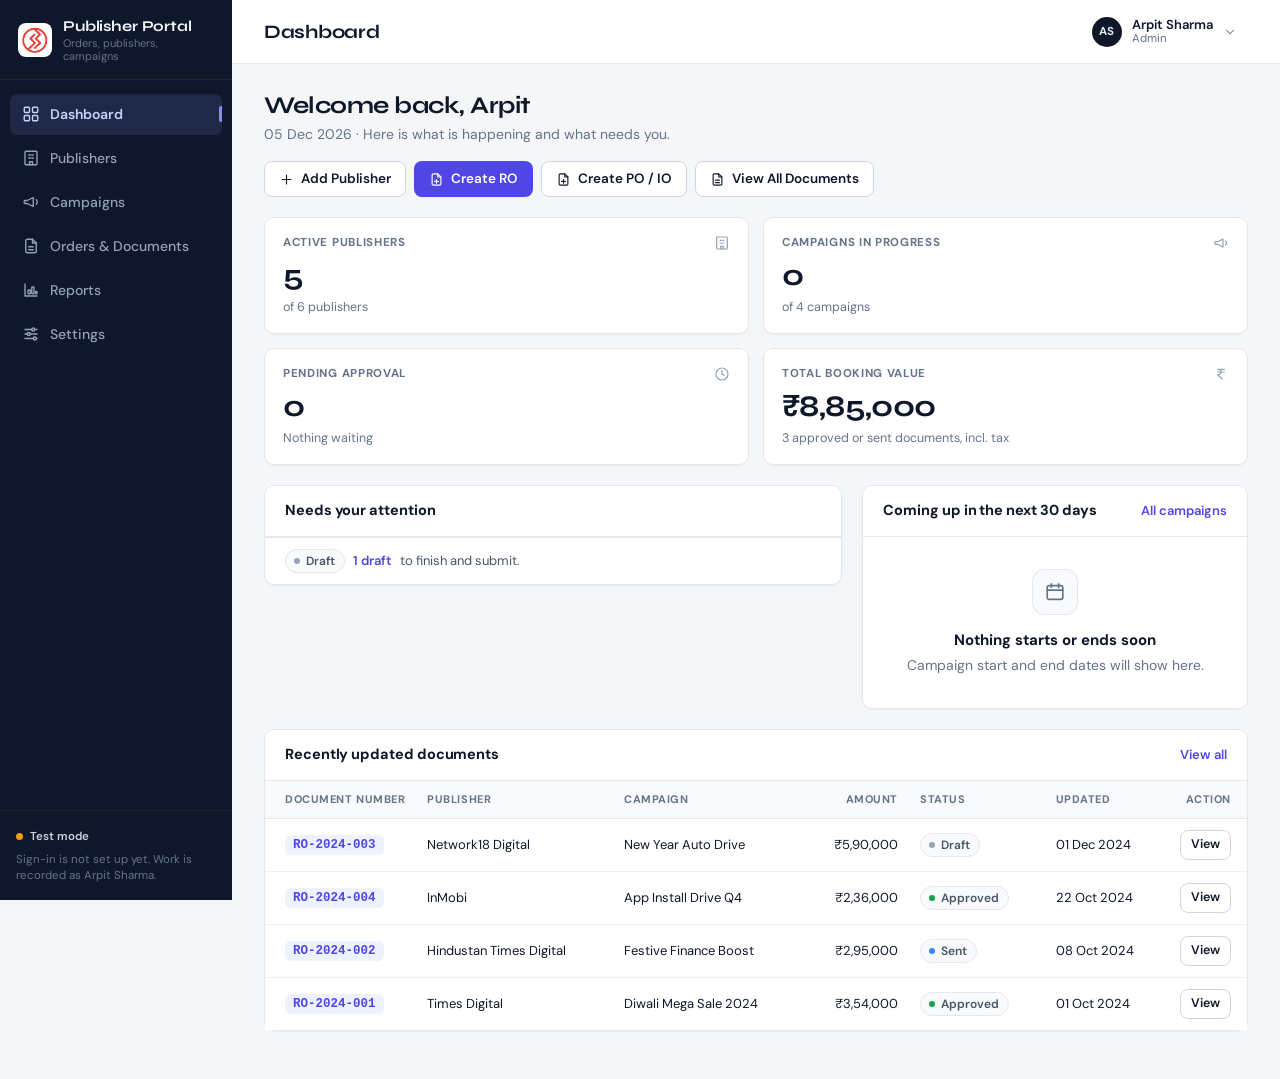
==== index.html @ 41395e2f "Publisher Portal: simplified dashboard, campaigns, RO/PO/IO wizard, approvals, reports, tests" ====
<!DOCTYPE html>
<html lang="en">
<head>
  <meta charset="UTF-8" />
  <meta name="viewport" content="width=device-width, initial-scale=1.0" />
  <title>Publisher Portal</title>
  <link rel="preconnect" href="https://fonts.googleapis.com" />
  <link rel="preconnect" href="https://fonts.gstatic.com" crossorigin />
  <link href="https://fonts.googleapis.com/css2?family=Syne:wght@500;600;700;800&family=DM+Sans:ital,opsz,wght@0,9..40,300;0,9..40,400;0,9..40,500;0,9..40,600;0,9..40,700;1,9..40,400&display=swap" rel="stylesheet" />
  <link rel="stylesheet" href="css/styles.css" />
</head>
<body>
  <div id="boot" class="boot"><div class="spinner"></div><div>Loading portal…</div></div>
  <div id="root"></div>

  <!-- Vendor libraries (local copies, no CDN needed) -->
  <script src="vendor/react.production.min.js"></script>
  <script src="vendor/react-dom.production.min.js"></script>
  <script src="vendor/htm.umd.js"></script>
  <script src="vendor/jspdf.umd.min.js"></script>
  <script src="vendor/jspdf.plugin.autotable.min.js"></script>

  <!-- Foundation: config, constants, utilities. The files in tests/ load this same block, so keep the order. -->
  <script src="js/utils/react.js"></script>
  <script src="js/assets/logos.js"></script>
  <script src="js/config/currentUser.js"></script>
  <script src="js/config/constants.js"></script>
  <script src="js/config/permissions.js"></script>
  <script src="js/utils/formatting.js"></script>
  <script src="js/utils/finance.js"></script>
  <script src="js/utils/validation.js"></script>
  <script src="js/utils/documentNumbering.js"></script>
  <script src="js/utils/workflow.js"></script>
  <script src="js/utils/diff.js"></script>
  <script src="js/utils/search.js"></script>
  <script src="js/utils/summary.js"></script>
  <script src="js/utils/csv.js"></script>
  <script src="js/utils/router.js"></script>
  <script src="js/data/models.js"></script>

  <!-- Services (storage-agnostic API the UI talks to) -->
  <script src="js/services/storageService.js"></script>
  <script src="js/services/auditService.js"></script>
  <script src="js/services/settingsService.js"></script>
  <script src="js/services/fileService.js"></script>
  <script src="js/services/publisherService.js"></script>
  <script src="js/services/campaignService.js"></script>
  <script src="js/services/documentService.js"></script>
  <script src="js/services/pdfService.js"></script>
  <script src="js/services/reportService.js"></script>
  <script src="js/data/seed.js"></script>
  <script src="js/services/migrationService.js"></script>
  <script src="js/services/seedService.js"></script>
  <script src="js/utils/hooks.js"></script>

  <!-- Components -->
  <script src="js/components/Icon.js"></script>
  <script src="js/components/Toast.js"></script>
  <script src="js/components/Modal.js"></script>
  <script src="js/components/StatusBadge.js"></script>
  <script src="js/components/EmptyState.js"></script>
  <script src="js/components/KPICard.js"></script>
  <script src="js/components/SearchBar.js"></script>
  <script src="js/components/Tabs.js"></script>
  <script src="js/components/MenuButton.js"></script>
  <script src="js/components/DataTable.js"></script>
  <script src="js/components/FormFields.js"></script>
  <script src="js/components/FileUploader.js"></script>
  <script src="js/components/ActivityLog.js"></script>
  <script src="js/components/PublisherPicker.js"></script>
  <script src="js/components/PublisherForm.js"></script>
  <script src="js/components/QuickAddPublisher.js"></script>
  <script src="js/components/DocumentPreview.js"></script>
  <script src="js/components/DocumentActions.js"></script>
  <script src="js/components/DocumentForm.js"></script>
  <script src="js/components/Sidebar.js"></script>
  <script src="js/components/Topbar.js"></script>

  <!-- Pages -->
  <script src="js/pages/Dashboard.js"></script>
  <script src="js/pages/Publishers.js"></script>
  <script src="js/pages/OnboardPublisher.js"></script>
  <script src="js/pages/PublisherProfile.js"></script>
  <script src="js/pages/Campaigns.js"></script>
  <script src="js/pages/Documents.js"></script>
  <script src="js/pages/CreateDocument.js"></script>
  <script src="js/pages/DocumentDetail.js"></script>
  <script src="js/pages/Reports.js"></script>
  <script src="js/pages/Activity.js"></script>
  <script src="js/pages/Settings.js"></script>

  <script src="js/app.js"></script>
</body>
</html>
---- css/styles.css ----
/* Publisher & Document Portal — design system.
   Quiet enterprise look: deep navy sidebar, off-white canvas, white cards, slate text, one indigo accent. */

:root {
  --bg: #f5f6f8;
  --surface: #ffffff;
  --surface-2: #f8fafc;
  --border: #e4e7ec;
  --border-strong: #cfd5df;
  --text: #0f172a;
  --text-2: #475569;
  --text-3: #64748b;
  --accent: #4f46e5;
  --accent-hover: #4338ca;
  --accent-soft: #eef2ff;
  --accent-border: #c7d2fe;
  --navy: #0f172a;
  --navy-2: #172033;
  --danger: #b42318;
  --danger-soft: #fef3f2;
  --danger-border: #fecdca;
  --warn: #93370d;
  --warn-soft: #fffaeb;
  --warn-border: #fedf89;
  --good: #067647;
  --good-soft: #ecfdf3;
  --good-border: #abefc6;
  --radius: 8px;
  --radius-lg: 10px;
  --shadow: 0 1px 2px rgba(16, 24, 40, 0.04);
  --shadow-pop: 0 10px 30px rgba(16, 24, 40, 0.14), 0 2px 6px rgba(16, 24, 40, 0.06);
  --sidebar-w: 232px;
  --topbar-h: 64px;
  --font: 'DM Sans', system-ui, -apple-system, 'Segoe UI', sans-serif;
  --font-display: 'Syne', 'DM Sans', system-ui, sans-serif;
  --mono: ui-monospace, 'SF Mono', 'Cascadia Mono', Consolas, monospace;
}

*, *::before, *::after { box-sizing: border-box; }
html { -webkit-text-size-adjust: 100%; }
body { margin: 0; font-family: var(--font); font-size: 14px; line-height: 1.5; color: var(--text); background: var(--bg); -webkit-font-smoothing: antialiased; }
h1, h2, h3, h4, p { margin: 0; }
a { color: inherit; text-decoration: none; }
button, input, select, textarea { font: inherit; color: inherit; }
button { cursor: pointer; }
ul, ol { margin: 0; padding: 0; list-style: none; }
img { max-width: 100%; }
:focus-visible { outline: 2px solid var(--accent); outline-offset: 2px; }
::-webkit-scrollbar { width: 8px; height: 8px; }
::-webkit-scrollbar-thumb { background: #cbd5e1; border-radius: 8px; }
::-webkit-scrollbar-track { background: transparent; }

.mono { font-family: var(--mono); font-size: 0.93em; letter-spacing: -0.01em; }
.muted { color: var(--text-3); }
.small { font-size: 12.5px; }
.nowrap { white-space: nowrap; }
.icon { flex-shrink: 0; }

/* ── Boot / spinner ─────────────────────────────────────── */
.boot { position: fixed; inset: 0; display: flex; flex-direction: column; gap: 14px; align-items: center; justify-content: center; background: var(--bg); color: var(--text-3); font-weight: 500; z-index: 999; }
.spinner { width: 26px; height: 26px; border: 3px solid var(--border); border-top-color: var(--accent); border-radius: 50%; animation: spin 0.8s linear infinite; display: inline-block; }
.spinner-sm { width: 14px; height: 14px; border-width: 2px; }
.spinner-light { border-color: rgba(255,255,255,.35); border-top-color: #fff; }
.center-spinner { display: flex; justify-content: center; padding: 64px 0; }
@keyframes spin { to { transform: rotate(360deg); } }
@keyframes rise { from { opacity: 0; transform: translateY(6px); } to { opacity: 1; transform: none; } }

/* ── App shell ──────────────────────────────────────────── */
.app { min-height: 100vh; }
.main { margin-left: var(--sidebar-w); min-height: 100vh; display: flex; flex-direction: column; min-width: 0; }
.content { flex: 1; padding: 24px 32px 48px; min-width: 0; }
.page { max-width: 1320px; margin: 0 auto; display: flex; flex-direction: column; gap: 20px; animation: rise .22s ease both; }
.page-form { max-width: 1120px; }
.page-narrow { max-width: 960px; }
.page-actions { display: flex; align-items: center; justify-content: space-between; gap: 16px; flex-wrap: wrap; }
.page-sub { color: var(--text-3); max-width: 62ch; }
.btn-row { display: flex; align-items: center; gap: 8px; flex-wrap: wrap; }
.stack { display: flex; flex-direction: column; gap: 20px; min-width: 0; }
.banner-warn { display: flex; gap: 8px; align-items: center; padding: 8px 32px; background: var(--warn-soft); border-bottom: 1px solid var(--warn-border); color: var(--warn); font-size: 13px; }

/* Sidebar */
.sidebar { position: fixed; left: 0; top: 0; bottom: 0; width: var(--sidebar-w); background: var(--navy); color: #94a3b8; display: flex; flex-direction: column; z-index: 60; }
.sidebar-brand { display: flex; align-items: center; gap: 11px; padding: 18px 18px 16px; border-bottom: 1px solid rgba(255,255,255,.06); }
.brand-mark { width: 34px; height: 34px; border-radius: 8px; background: #fff; display: grid; place-items: center; flex-shrink: 0; overflow: hidden; }
.brand-mark img { width: 30px; height: 30px; object-fit: contain; }
.brand-name { font-family: var(--font-display); font-weight: 700; color: #f1f5f9; font-size: 15px; line-height: 1.15; letter-spacing: -0.01em; display: flex; flex-direction: column; }
.brand-name small { font-family: var(--font); font-weight: 400; font-size: 11px; color: #64748b; letter-spacing: 0; margin-top: 2px; }
.sidebar-nav { flex: 1; padding: 12px 10px; overflow-y: auto; display: flex; flex-direction: column; gap: 6px; }
.nav-group { display: flex; flex-direction: column; gap: 2px; }
.nav-heading { font-size: 10.5px; font-weight: 700; letter-spacing: .09em; text-transform: uppercase; color: #475569; padding: 12px 10px 4px; }
.nav-link { position: relative; display: flex; align-items: center; gap: 10px; padding: 8px 10px; border-radius: 7px; font-weight: 500; font-size: 13.5px; color: #94a3b8; transition: background .12s, color .12s; }
.nav-link:hover { background: rgba(255,255,255,.05); color: #e2e8f0; }
.nav-link.is-active { background: rgba(129,140,248,.14); color: #c7d2fe; }
.nav-link.is-active::after { content: ''; position: absolute; right: 0; top: 50%; transform: translateY(-50%); width: 3px; height: 16px; background: #818cf8; border-radius: 2px 0 0 2px; }
.sidebar-foot { padding: 14px 16px 16px; border-top: 1px solid rgba(255,255,255,.06); }
.dev-pill { display: inline-flex; align-items: center; gap: 7px; font-size: 11.5px; font-weight: 600; color: #cbd5e1; }
.dev-dot { width: 7px; height: 7px; border-radius: 50%; background: #f59e0b; }
.sidebar-foot-note { margin-top: 6px; font-size: 11.5px; line-height: 1.4; color: #64748b; }
.sidebar-scrim { position: fixed; inset: 0; background: rgba(15,23,42,.5); z-index: 55; }

/* Top bar */
.topbar { position: sticky; top: 0; z-index: 40; height: var(--topbar-h); display: flex; align-items: center; gap: 14px; padding: 0 32px; background: rgba(255,255,255,.92); backdrop-filter: saturate(1.4) blur(8px); border-bottom: 1px solid var(--border); }
.topbar .topbar-menu { display: none; }
.topbar-title { flex: 1; min-width: 0; display: flex; flex-direction: column; justify-content: center; }
.breadcrumb { display: flex; align-items: center; gap: 4px; font-size: 12px; color: var(--text-3); white-space: nowrap; overflow: hidden; }
.breadcrumb a:hover { color: var(--accent); }
.breadcrumb span { overflow: hidden; text-overflow: ellipsis; }
.page-title { font-family: var(--font-display); font-weight: 700; font-size: 19px; letter-spacing: -0.015em; line-height: 1.25; white-space: nowrap; overflow: hidden; text-overflow: ellipsis; }
.usermenu { position: relative; }
.user-chip { display: flex; align-items: center; gap: 10px; padding: 5px 10px 5px 5px; background: transparent; border: 1px solid transparent; border-radius: 999px; color: var(--text-3); }
.user-chip:hover, .user-chip[aria-expanded="true"] { background: var(--surface-2); border-color: var(--border); }
.avatar { width: 30px; height: 30px; border-radius: 50%; background: var(--navy); color: #e2e8f0; display: grid; place-items: center; font-size: 11.5px; font-weight: 700; letter-spacing: .02em; flex-shrink: 0; }
.avatar-lg { width: 40px; height: 40px; font-size: 14px; }
.user-text { display: flex; flex-direction: column; align-items: flex-start; line-height: 1.2; text-align: left; }
.user-text strong { font-size: 13px; color: var(--text); font-weight: 600; }
.user-text small { font-size: 11.5px; color: var(--text-3); }
.popover { position: absolute; right: 0; top: calc(100% + 8px); width: 300px; background: var(--surface); border: 1px solid var(--border); border-radius: var(--radius-lg); box-shadow: var(--shadow-pop); padding: 14px; z-index: 70; animation: rise .15s ease both; }
.popover-user { display: flex; gap: 12px; align-items: center; margin-bottom: 12px; }
.popover-email { font-size: 12.5px; color: var(--text-3); }
.popover-note { display: flex; gap: 8px; font-size: 12.5px; color: var(--text-2); background: var(--surface-2); border: 1px solid var(--border); border-radius: var(--radius); padding: 9px 10px; margin-bottom: 10px; }
.popover-note .icon { margin-top: 2px; color: var(--text-3); }
.popover-link { display: flex; align-items: center; gap: 8px; padding: 8px 6px; border-radius: 6px; font-weight: 500; color: var(--text-2); }
.popover-link:hover { background: var(--surface-2); color: var(--accent); }

/* ── Buttons ────────────────────────────────────────────── */
.btn { display: inline-flex; align-items: center; justify-content: center; gap: 7px; height: 36px; padding: 0 14px; border-radius: var(--radius); border: 1px solid transparent; font-weight: 600; font-size: 13.5px; white-space: nowrap; transition: background .12s, border-color .12s, color .12s, box-shadow .12s; }
.btn:disabled, .btn[disabled] { opacity: .5; cursor: not-allowed; }
.btn-primary { background: var(--accent); color: #fff; box-shadow: var(--shadow); }
.btn-primary:hover:not(:disabled) { background: var(--accent-hover); }
.btn-secondary { background: var(--surface); color: var(--text); border-color: var(--border-strong); }
.btn-secondary:hover:not(:disabled) { background: var(--surface-2); border-color: #b6bfcc; }
.btn-ghost { background: transparent; color: var(--text-2); }
.btn-ghost:hover:not(:disabled) { background: rgba(15,23,42,.05); }
.btn-danger { background: var(--danger); color: #fff; }
.btn-danger:hover:not(:disabled) { background: #912018; }
.btn-danger-ghost { background: var(--surface); color: var(--danger); border-color: var(--border-strong); }
.btn-danger-ghost:hover:not(:disabled) { background: var(--danger-soft); border-color: var(--danger-border); }
.btn-sm { height: 30px; padding: 0 10px; font-size: 12.5px; gap: 6px; }
.icon-btn { display: inline-grid; place-items: center; width: 30px; height: 30px; border-radius: 7px; border: 1px solid transparent; background: transparent; color: var(--text-3); transition: background .12s, color .12s; }
.icon-btn:hover:not(:disabled):not(.is-disabled) { background: var(--accent-soft); color: var(--accent); }
.icon-btn-danger:hover:not(:disabled) { background: var(--danger-soft) !important; color: var(--danger) !important; }
.icon-btn.is-disabled, .icon-btn:disabled { opacity: .35; cursor: not-allowed; }
.link-btn { display: inline-flex; align-items: center; gap: 5px; background: none; border: 0; padding: 0; color: var(--accent); font-weight: 600; font-size: 12.5px; }
.link-btn:hover { color: var(--accent-hover); text-decoration: underline; }
.link-btn.is-on { color: var(--text); }
.text-link { color: var(--accent); font-weight: 600; font-size: 13px; }
.text-link:hover { color: var(--accent-hover); text-decoration: underline; }

/* ── Cards ──────────────────────────────────────────────── */
.card { background: var(--surface); border: 1px solid var(--border); border-radius: var(--radius-lg); box-shadow: var(--shadow); min-width: 0; }
.card-header { display: flex; align-items: center; justify-content: space-between; gap: 12px; padding: 14px 20px; border-bottom: 1px solid var(--border); }
.card-title { font-size: 14.5px; font-weight: 700; letter-spacing: -0.005em; }
.card-desc { color: var(--text-3); font-size: 13px; margin-top: 2px; }
.card-header-right { display: flex; align-items: center; gap: 10px; }
.card-body { padding: 20px; }
.card-body.no-pad { padding: 0; }
.bleed { margin: -20px; }
.form-section .card-header { padding: 16px 20px; }

/* ── Forms ──────────────────────────────────────────────── */
.form-note { color: var(--text-3); font-size: 13px; }
.req { color: var(--danger); font-weight: 700; }
.field { display: flex; flex-direction: column; gap: 6px; min-width: 0; }
.label { font-size: 12px; font-weight: 600; color: var(--text-2); letter-spacing: .01em; }
.input { width: 100%; height: 38px; padding: 0 12px; background: var(--surface); border: 1px solid var(--border-strong); border-radius: var(--radius); font-size: 14px; color: var(--text); transition: border-color .12s, box-shadow .12s; }
.input::placeholder { color: #94a3b8; }
.input:hover:not(:disabled):not(:focus) { border-color: #b6bfcc; }
.input:focus { outline: none; border-color: var(--accent); box-shadow: 0 0 0 3px rgba(79,70,229,.14); }
.input:disabled { background: var(--surface-2); color: var(--text-3); cursor: not-allowed; }
.input.is-readonly { background: var(--surface-2); color: var(--text); font-weight: 600; }
.input.has-error, .input-group.has-error { border-color: #f04438; }
.input.has-error:focus { box-shadow: 0 0 0 3px rgba(240,68,56,.15); }
.select { appearance: none; padding-right: 32px; background-image: url("data:image/svg+xml,%3Csvg xmlns='http://www.w3.org/2000/svg' width='16' height='16' viewBox='0 0 24 24' fill='none' stroke='%2364748b' stroke-width='2' stroke-linecap='round' stroke-linejoin='round'%3E%3Cpath d='M6 9l6 6 6-6'/%3E%3C/svg%3E"); background-repeat: no-repeat; background-position: right 10px center; }
.textarea { height: auto; padding: 9px 12px; resize: vertical; line-height: 1.45; min-height: 74px; }
.input-group { display: flex; align-items: stretch; border: 1px solid var(--border-strong); border-radius: var(--radius); background: var(--surface); transition: border-color .12s, box-shadow .12s; overflow: hidden; }
.input-group:focus-within { border-color: var(--accent); box-shadow: 0 0 0 3px rgba(79,70,229,.14); }
.input-group .input { border: 0; box-shadow: none; border-radius: 0; flex: 1; min-width: 0; }
.affix { display: grid; place-items: center; padding: 0 11px; background: var(--surface-2); color: var(--text-3); font-weight: 600; border-right: 1px solid var(--border); }
.input-group .input + .affix { border-right: 0; border-left: 1px solid var(--border); }
.field-error { display: flex; gap: 5px; align-items: flex-start; font-size: 12.5px; color: var(--danger); line-height: 1.35; }
.field-error .icon { margin-top: 2px; }
.hint { font-size: 12.5px; color: var(--text-3); line-height: 1.4; }
.hint-block { margin: 8px 0; }
.form-grid { display: grid; grid-template-columns: repeat(12, minmax(0, 1fr)); gap: 16px 18px; }
.form-grid > .col-3 { grid-column: span 3; } .form-grid > .col-4 { grid-column: span 4; } .form-grid > .col-6 { grid-column: span 6; } .form-grid > .col-12 { grid-column: span 12; }
.page-form { gap: 18px; }
.segmented { display: inline-flex; padding: 3px; background: var(--surface-2); border: 1px solid var(--border); border-radius: var(--radius); gap: 2px; flex-wrap: wrap; align-self: flex-start; }
.seg { height: 30px; padding: 0 14px; border: 0; background: transparent; border-radius: 6px; font-weight: 600; font-size: 13px; color: var(--text-2); }
.seg:hover { color: var(--text); }
.seg.is-active { background: var(--surface); color: var(--accent); box-shadow: 0 1px 2px rgba(16,24,40,.1), 0 0 0 1px var(--border); }
.check { display: inline-flex; align-items: center; gap: 7px; font-size: 13px; color: var(--text-2); cursor: pointer; user-select: none; }
.check input { width: 15px; height: 15px; accent-color: var(--accent); }
.form-footer { position: sticky; bottom: 0; z-index: 30; display: flex; align-items: center; justify-content: space-between; gap: 12px; flex-wrap: wrap; padding: 12px 16px; margin-top: 4px; background: rgba(255,255,255,.95); backdrop-filter: blur(8px); border: 1px solid var(--border); border-radius: var(--radius-lg); box-shadow: 0 -4px 16px rgba(16,24,40,.06); }
.form-footer-note { color: var(--text-3); font-size: 13px; }
.form-footer-actions { display: flex; gap: 8px; margin-left: auto; }
.numbering-preview { height: 38px; display: flex; align-items: center; padding: 0 12px; background: var(--surface-2); border: 1px dashed var(--border-strong); border-radius: var(--radius); font-weight: 600; }

/* ── Tables ─────────────────────────────────────────────── */
.toolbar { display: flex; flex-direction: column; gap: 12px; padding: 16px 20px; border-bottom: 1px solid var(--border); }
.searchbar { position: relative; display: flex; align-items: center; background: var(--surface); border: 1px solid var(--border-strong); border-radius: var(--radius); height: 42px; transition: border-color .12s, box-shadow .12s; }
.searchbar:focus-within { border-color: var(--accent); box-shadow: 0 0 0 3px rgba(79,70,229,.14); }
.searchbar.has-error { border-color: #f04438; }
.searchbar input { flex: 1; min-width: 0; height: 100%; border: 0; background: transparent; padding: 0 38px 0 40px; font-size: 14.5px; outline: none; }
.searchbar input::-webkit-search-cancel-button { display: none; }
.searchbar-icon { position: absolute; left: 13px; color: var(--text-3); display: flex; pointer-events: none; }
.searchbar-clear { position: absolute; right: 8px; width: 26px; height: 26px; display: grid; place-items: center; border: 0; border-radius: 6px; background: transparent; color: var(--text-3); }
.searchbar-clear:hover { background: var(--surface-2); color: var(--text); }
.toolbar-filters { display: grid; grid-template-columns: repeat(4, minmax(0, 1fr)); gap: 12px; }
.toolbar-filters.wrap { grid-template-columns: repeat(4, minmax(0, 1fr)); }
.toolbar-filters .input { height: 34px; font-size: 13px; }
.toolbar-filters .label { font-size: 11px; text-transform: uppercase; letter-spacing: .05em; color: var(--text-3); }
.table-meta { display: flex; align-items: center; justify-content: space-between; gap: 12px; flex-wrap: wrap; padding: 10px 20px; font-size: 12.5px; color: var(--text-3); border-bottom: 1px solid var(--border); background: var(--surface-2); }
.table-wrap { overflow-x: auto; }
.table { width: 100%; border-collapse: separate; border-spacing: 0; }
.table th { position: sticky; top: 0; text-align: left; font-size: 11px; font-weight: 700; text-transform: uppercase; letter-spacing: .05em; color: var(--text-3); padding: 10px 11px; background: var(--surface-2); border-bottom: 1px solid var(--border); white-space: nowrap; }
.table td { padding: 11px; border-bottom: 1px solid #eef0f4; vertical-align: middle; font-size: 13px; }
.table th:first-child, .table td:first-child { padding-left: 20px; }
.table th:last-child, .table td:last-child { padding-right: 16px; }
.table tbody tr { background: var(--surface); transition: background .1s; }
.table tbody tr:last-child td { border-bottom: 0; }
.table tbody tr.clickable { cursor: pointer; }
.table tbody tr:hover { background: #fafbfd; }
.table tr.is-muted td { color: var(--text-3); }
.ta-right { text-align: right !important; } .ta-center { text-align: center !important; }
.table .sticky-l { position: sticky; left: 0; z-index: 2; background: inherit; }
.table .sticky-r { position: sticky; right: 0; z-index: 2; background: inherit; box-shadow: -1px 0 0 var(--border); }
.table th.sticky-l, .table th.sticky-r { background: var(--surface-2); z-index: 3; }
.col-p2 { display: none; }
@media (min-width: 1500px) { .col-p2 { display: table-cell; } .hide-xl { display: none !important; } }
.table.show-all .col-p2 { display: table-cell; }
.row-actions { display: inline-flex; gap: 2px; align-items: center; }
.row-title { font-weight: 600; color: var(--text); }
.row-title:hover, .doc-num:hover { color: var(--accent); }
.doc-num { font-family: var(--mono); font-size: 12.5px; font-weight: 700; color: var(--accent); background: var(--accent-soft); padding: 3px 8px; border-radius: 6px; white-space: nowrap; }
.clamp { display: inline-block; max-width: 170px; overflow: hidden; text-overflow: ellipsis; white-space: nowrap; vertical-align: bottom; }
.cell-sub { font-size: 12px; color: var(--text-3); }
.msme-yes { display: inline-flex; align-items: center; gap: 4px; color: var(--good); font-weight: 600; font-size: 12.5px; }
.load-more { display: flex; justify-content: center; padding: 16px; border-top: 1px solid var(--border); }
.user-cell { display: inline-flex; align-items: center; gap: 8px; white-space: nowrap; }

/* ── Badges & tags ──────────────────────────────────────── */
.badge { display: inline-flex; align-items: center; gap: 6px; padding: 2px 9px 2px 8px; border-radius: 999px; font-size: 12px; font-weight: 600; background: var(--surface-2); color: var(--text-2); border: 1px solid var(--border); white-space: nowrap; }
.badge-dot { width: 6px; height: 6px; border-radius: 50%; background: #94a3b8; }
.tone-green .badge-dot { background: #16a34a; } .tone-amber .badge-dot { background: #d97706; } .tone-indigo .badge-dot { background: #6366f1; }
.tone-blue .badge-dot { background: #3b82f6; } .tone-red .badge-dot { background: #dc2626; } .tone-gray .badge-dot { background: #94a3b8; }
.tag { display: inline-flex; align-items: center; gap: 5px; padding: 1px 8px; border-radius: 6px; font-size: 11.5px; font-weight: 600; background: #f1f5f9; color: var(--text-2); border: 1px solid transparent; white-space: nowrap; }
.tag-accent { background: var(--accent-soft); color: var(--accent); }
.tag-warn { background: var(--warn-soft); color: var(--warn); border-color: var(--warn-border); }
.tag-good { background: var(--good-soft); color: var(--good); }
.tag-action { font-weight: 600; }
.tag-publisher { background: var(--accent-soft); color: #3730a3; } .tag-document { background: #f1f5f9; color: var(--text-2); }

/* ── KPI + dashboard ────────────────────────────────────── */
.kpi-grid { display: grid; grid-template-columns: repeat(4, minmax(0, 1fr)); gap: 14px; }
.kpi { display: block; background: var(--surface); border: 1px solid var(--border); border-radius: var(--radius-lg); padding: 16px 18px; box-shadow: var(--shadow); }
.kpi-link { transition: border-color .12s, box-shadow .12s; }
.kpi-link:hover { border-color: var(--accent-border); box-shadow: 0 2px 8px rgba(79,70,229,.08); }
.kpi-top { display: flex; align-items: center; justify-content: space-between; gap: 8px; }
.kpi-label { font-size: 11.5px; font-weight: 700; text-transform: uppercase; letter-spacing: .06em; color: var(--text-3); }
.kpi-icon { color: #94a3b8; display: flex; }
.kpi-value { font-family: var(--font-display); font-size: 30px; font-weight: 700; letter-spacing: -0.02em; margin-top: 8px; line-height: 1.1; }
.kpi-sub { font-size: 12.5px; color: var(--text-3); margin-top: 6px; }
.dash-grid { display: grid; grid-template-columns: minmax(0, 1.5fr) minmax(0, 1fr); gap: 20px; align-items: start; }
.mini-list li + li { border-top: 1px solid var(--border); }
.mini-item { display: flex; flex-direction: column; gap: 2px; padding: 12px 20px; }
.mini-item:hover { background: var(--surface-2); }
.mini-main { display: flex; align-items: center; gap: 8px; flex-wrap: wrap; }
.mini-sub { font-size: 12.5px; color: var(--text-3); }

/* Activity feed */
.feed { display: flex; flex-direction: column; }
.feed-item { display: flex; gap: 12px; padding: 11px 0; }
.feed-item + .feed-item { border-top: 1px solid #eef0f4; }
.feed-item:first-child { padding-top: 0; } .feed-item:last-child { padding-bottom: 0; }
.feed-avatar { width: 28px; height: 28px; border-radius: 50%; background: #e2e8f0; color: var(--text-2); display: grid; place-items: center; font-size: 10.5px; font-weight: 700; flex-shrink: 0; }
.feed-avatar.sm { width: 24px; height: 24px; font-size: 9.5px; }
.feed-body { min-width: 0; }
.feed-line { font-size: 13.5px; }
.feed-link { color: var(--accent); font-weight: 600; }
.feed-link:hover { text-decoration: underline; }
.feed-detail { font-size: 12.5px; color: var(--text-3); margin-top: 1px; }
.feed-time { font-size: 12px; color: #8492a6; margin-top: 2px; }
.changes { margin-top: 3px; }
.change-list { margin-top: 6px; display: flex; flex-direction: column; gap: 4px; }
.change-list li { display: flex; align-items: center; gap: 6px; flex-wrap: wrap; font-size: 12.5px; color: var(--text-3); }
.change-label { font-weight: 600; color: var(--text-2); }
.change-from { text-decoration: line-through; text-decoration-color: #cbd5e1; }
.change-to { color: var(--text); font-weight: 500; }

/* ── Empty state ────────────────────────────────────────── */
.empty { display: flex; flex-direction: column; align-items: center; text-align: center; padding: 56px 24px; }
.empty-compact { padding: 32px 20px; }
.empty-icon { width: 46px; height: 46px; display: grid; place-items: center; border-radius: 12px; background: var(--surface-2); border: 1px solid var(--border); color: var(--text-3); margin-bottom: 14px; }
.empty-title { font-weight: 700; font-size: 15px; }
.empty-desc { color: var(--text-3); margin-top: 4px; max-width: 46ch; }
.empty-action { margin-top: 16px; }

/* ── Modal ──────────────────────────────────────────────── */
.modal-overlay { position: fixed; inset: 0; z-index: 100; display: flex; align-items: flex-start; justify-content: center; padding: 8vh 16px 16px; background: rgba(15,23,42,.5); overflow-y: auto; animation: fade .15s ease both; }
@keyframes fade { from { opacity: 0; } to { opacity: 1; } }
.modal { width: 100%; background: var(--surface); border-radius: 12px; box-shadow: var(--shadow-pop); animation: rise .18s ease both; outline: none; }
.modal-header { display: flex; align-items: flex-start; justify-content: space-between; gap: 12px; padding: 18px 20px 4px; }
.modal-title { font-size: 16px; font-weight: 700; letter-spacing: -0.01em; }
.modal-sub { color: var(--text-3); font-size: 13px; margin-top: 3px; }
.modal-body { padding: 14px 20px 6px; }
.modal-text { color: var(--text-2); line-height: 1.55; }
.modal-footer { display: flex; justify-content: flex-end; gap: 8px; padding: 14px 20px 18px; }
.dupe-list { display: flex; flex-direction: column; gap: 10px; }
.dupe-item { display: flex; justify-content: space-between; align-items: center; gap: 12px; padding: 12px 14px; border: 1px solid var(--border); border-radius: var(--radius); background: var(--surface-2); }
.dupe-name { font-weight: 700; display: flex; gap: 8px; align-items: center; flex-wrap: wrap; }
.dupe-sub { font-size: 12.5px; color: var(--text-3); }
.dupe-reasons { display: flex; gap: 6px; flex-wrap: wrap; margin-top: 6px; }

/* ── Toast ──────────────────────────────────────────────── */
.toast-host { position: fixed; right: 24px; bottom: 24px; z-index: 200; display: flex; flex-direction: column; gap: 8px; align-items: flex-end; pointer-events: none; }
.toast { pointer-events: auto; display: flex; align-items: center; gap: 10px; max-width: 420px; padding: 11px 14px; background: #1e293b; color: #f8fafc; border-radius: 10px; font-size: 13.5px; font-weight: 500; box-shadow: 0 8px 24px rgba(0,0,0,.25); animation: rise .2s ease both; }
.toast-success .icon { color: #4ade80; } .toast-error { background: #7a271a; } .toast-error .icon { color: #fda29b; }
.toast-info .icon { color: #a5b4fc; }
.toast .spinner { border-color: rgba(255,255,255,.25); border-top-color: #fff; }
.toast-x { display: grid; place-items: center; width: 22px; height: 22px; margin-left: 4px; border: 0; background: transparent; color: rgba(255,255,255,.6); border-radius: 5px; }
.toast-x:hover { background: rgba(255,255,255,.12); color: #fff; }

/* ── Notices ────────────────────────────────────────────── */
.notice { display: flex; gap: 10px; align-items: flex-start; padding: 11px 14px; border-radius: var(--radius); border: 1px solid var(--border); font-size: 13.5px; line-height: 1.45; }
.notice .icon { margin-top: 2px; }
.notice-info { background: var(--accent-soft); border-color: var(--accent-border); color: #312e81; }
.notice-warn { background: var(--warn-soft); border-color: var(--warn-border); color: var(--warn); }
.notice-list { margin-top: 6px; display: flex; flex-direction: column; gap: 3px; }
.notice-list .link-btn { color: inherit; text-decoration: underline; }

/* ── Compliance uploader ────────────────────────────────── */
.compliance { display: flex; flex-direction: column; gap: 16px; }
.msme-card { display: flex; flex-direction: column; align-items: center; gap: 8px; text-align: center; padding: 26px 20px; border-radius: var(--radius-lg); border: 1.5px dashed var(--border-strong); background: var(--surface-2); transition: border-color .12s, background .12s; }
.msme-card.is-dragging { border-color: var(--accent); background: var(--accent-soft); }
.msme-card.is-needed { border-color: #f5b754; background: #fffcf5; }
.msme-title { font-size: 11.5px; font-weight: 800; letter-spacing: .1em; color: var(--text-2); }
.dz-text { font-size: 15px; font-weight: 600; }
.dz-or { color: var(--text-3); font-size: 12.5px; }
.dz-types { font-size: 12px; color: var(--text-3); margin-top: 2px; }
.dz-note { display: flex; gap: 6px; align-items: center; font-size: 12.5px; color: var(--warn); margin-top: 4px; }
.dz-busy { display: flex; align-items: center; gap: 10px; color: var(--text-2); padding: 12px 0; }
.msme-card.is-done { border-style: solid; border-color: var(--good-border); background: var(--good-soft); align-items: flex-start; text-align: left; }
.msme-done { display: flex; align-items: center; gap: 9px; color: var(--good); font-size: 15px; }
.done-mark { width: 22px; height: 22px; border-radius: 50%; background: var(--good); color: #fff; display: grid; place-items: center; }
.slot-grid { display: grid; grid-template-columns: repeat(2, minmax(0, 1fr)); gap: 14px; }
.slot { display: flex; flex-direction: column; gap: 10px; padding: 14px 16px; border: 1px solid var(--border); border-radius: var(--radius-lg); background: var(--surface); }
.slot.is-dragging { border-color: var(--accent); background: var(--accent-soft); }
.slot-head { display: flex; align-items: center; justify-content: space-between; gap: 10px; }
.slot-title { font-weight: 600; font-size: 13.5px; }
.slot-empty { display: flex; align-items: center; gap: 10px; color: var(--text-3); font-size: 12.5px; min-height: 30px; }
.file-meta { min-width: 0; }
.file-name { display: flex; align-items: center; gap: 7px; font-weight: 600; font-size: 13.5px; min-width: 0; }
.file-name span:nth-of-type(1) { overflow: hidden; text-overflow: ellipsis; white-space: nowrap; }
.file-size { color: var(--text-3); font-weight: 400; font-size: 12px; white-space: nowrap; }
.file-by { font-size: 12.5px; color: var(--text-3); margin-top: 1px; }
.file-actions { display: flex; gap: 6px; flex-wrap: wrap; margin-top: 4px; }
.msme-card .file-actions { margin-top: 8px; }
.other-list { display: flex; flex-direction: column; }
.other-list li { display: flex; align-items: center; justify-content: space-between; gap: 12px; padding: 8px 0; }
.other-list li + li { border-top: 1px solid var(--border); }
.other-list .file-actions { margin: 0; margin-left: auto; }
.preview-box { min-height: 320px; display: grid; place-items: center; background: var(--surface-2); border: 1px solid var(--border); border-radius: var(--radius); padding: 12px; }
.preview-frame { width: 100%; height: 66vh; border: 1px solid var(--border); border-radius: var(--radius); background: #fff; }
.preview-img { max-height: 66vh; border-radius: 4px; }

/* ── Publisher picker ───────────────────────────────────── */
.picker { position: relative; }
.picker-list { position: absolute; left: 0; right: 0; top: calc(100% + 6px); z-index: 45; max-height: 340px; overflow-y: auto; background: var(--surface); border: 1px solid var(--border); border-radius: var(--radius-lg); box-shadow: var(--shadow-pop); padding: 6px; }
.picker-item { padding: 9px 11px; border-radius: 7px; cursor: pointer; }
.picker-item.is-hi { background: var(--accent-soft); }
.picker-main { display: flex; align-items: center; gap: 8px; }
.picker-name { font-weight: 600; }
.picker-sub { font-size: 12.5px; color: var(--text-3); }
.picker-empty { padding: 14px; color: var(--text-3); text-align: center; }

/* ── Document flow ──────────────────────────────────────── */
.doc-flow { display: flex; flex-direction: column; gap: 18px; }
.stepper { display: flex; gap: 6px; padding: 6px; background: var(--surface); border: 1px solid var(--border); border-radius: var(--radius-lg); box-shadow: var(--shadow); overflow-x: auto; }
.step { flex: 1; min-width: 0; }
.step button { width: 100%; display: flex; align-items: center; justify-content: center; gap: 9px; height: 40px; padding: 0 12px; border: 0; border-radius: 7px; background: transparent; color: var(--text-3); font-weight: 600; white-space: nowrap; }
.step button:hover { background: var(--surface-2); }
.step-num { width: 22px; height: 22px; border-radius: 50%; display: grid; place-items: center; font-size: 11.5px; font-weight: 700; background: #eef0f4; color: var(--text-3); }
.step.is-current button { background: var(--accent-soft); color: var(--accent); }
.step.is-current .step-num { background: var(--accent); color: #fff; }
.step.is-done .step-num { background: var(--good); color: #fff; }
.step.is-done button { color: var(--text-2); }
.doc-layout { display: grid; grid-template-columns: minmax(0, 1fr) 300px; gap: 20px; align-items: start; }
.doc-main { min-width: 0; }
.doc-layout.is-single { grid-template-columns: minmax(0, 1fr); }
.doc-summary { position: sticky; top: calc(var(--topbar-h) + 16px); padding: 16px 18px; display: flex; flex-direction: column; gap: 9px; }
.sum-title { font-size: 11.5px; font-weight: 700; text-transform: uppercase; letter-spacing: .06em; color: var(--text-3); }
.sum-number { font-size: 15px; font-weight: 700; color: var(--accent); }
.sum-row { display: flex; justify-content: space-between; gap: 12px; font-size: 13px; color: var(--text-3); }
.sum-row strong { color: var(--text); font-weight: 600; text-align: right; overflow-wrap: anywhere; }
.sum-divider { height: 1px; background: var(--border); margin: 3px 0; }
.sum-total { display: flex; justify-content: space-between; align-items: baseline; padding-top: 10px; border-top: 1px solid var(--border); }
.sum-total strong { font-family: var(--font-display); font-size: 21px; letter-spacing: -.01em; }
.autofill { display: flex; flex-direction: column; gap: 16px; }
.autofill-head { display: flex; justify-content: space-between; gap: 14px; flex-wrap: wrap; align-items: flex-start; }
.autofill-name { font-weight: 700; font-size: 16px; display: flex; gap: 8px; align-items: center; flex-wrap: wrap; }
.autofill-sub { display: flex; align-items: center; gap: 6px; font-size: 12.5px; color: var(--good); margin-top: 3px; }
.autofill-actions { display: flex; gap: 8px; }
.kv-grid { display: grid; grid-template-columns: repeat(3, minmax(0, 1fr)); gap: 16px 20px; margin: 0; }
.kv-grid.kv-single { grid-template-columns: 1fr; gap: 12px; }
.kv { min-width: 0; }
.kv-wide { grid-column: 1 / -1; }
.kv dt { font-size: 11.5px; font-weight: 700; text-transform: uppercase; letter-spacing: .05em; color: var(--text-3); margin-bottom: 2px; }
.kv dd { margin: 0; font-size: 14px; overflow-wrap: anywhere; }
.kv dd.is-empty { color: #b0b9c6; }
.calc-box { margin-top: 18px; padding: 14px 16px; background: var(--surface-2); border: 1px solid var(--border); border-radius: var(--radius); display: flex; flex-direction: column; gap: 6px; max-width: 420px; margin-left: auto; }
.calc-row { display: flex; justify-content: space-between; gap: 16px; color: var(--text-2); }
.calc-row strong { color: var(--text); font-weight: 600; }
.calc-total { padding-top: 8px; border-top: 1px solid var(--border-strong); font-weight: 700; color: var(--text); font-size: 15px; }
.calc-total strong { font-family: var(--font-display); font-size: 19px; color: var(--accent); }
.type-grid { display: grid; grid-template-columns: repeat(3, minmax(0, 1fr)); gap: 16px; margin-bottom: 16px; }
.type-card { display: flex; flex-direction: column; gap: 8px; text-align: left; padding: 22px; background: var(--surface); border: 1px solid var(--border); border-radius: var(--radius-lg); box-shadow: var(--shadow); transition: border-color .12s, box-shadow .12s, transform .12s; }
.type-card:hover { border-color: var(--accent-border); box-shadow: 0 4px 14px rgba(79,70,229,.10); }
.type-card.is-soon { background: var(--surface-2); }
.type-card.is-soon:hover { border-color: var(--border-strong); box-shadow: var(--shadow); }
.type-card.is-selected { border-color: var(--border-strong); }
.type-top { display: flex; align-items: center; justify-content: space-between; }
.type-code { font-family: var(--font-display); font-weight: 800; font-size: 34px; letter-spacing: -.03em; color: var(--navy); }
.type-card.is-soon .type-code { color: #94a3b8; }
.type-name { font-weight: 700; font-size: 16px; }
.type-desc { color: var(--text-3); }
.type-go { margin-top: 8px; display: flex; align-items: center; gap: 6px; font-weight: 600; font-size: 13px; color: var(--accent); }
.type-card.is-soon .type-go { color: var(--text-3); }

/* ── Profile / detail ───────────────────────────────────── */
.profile-head { display: flex; justify-content: space-between; align-items: center; gap: 16px; flex-wrap: wrap; padding: 20px 22px; }
.profile-id { display: flex; gap: 16px; align-items: center; min-width: 0; }
.profile-mark { width: 54px; height: 54px; border-radius: 12px; background: var(--navy); color: #e2e8f0; display: grid; place-items: center; font-family: var(--font-display); font-weight: 700; font-size: 18px; flex-shrink: 0; }
.mono-mark { font-size: 15px; background: var(--accent-soft); color: var(--accent); border: 1px solid var(--accent-border); }
.profile-name { display: flex; align-items: center; gap: 10px; flex-wrap: wrap; }
.profile-name h2 { font-family: var(--font-display); font-size: 22px; font-weight: 700; letter-spacing: -0.02em; }
.profile-name h2.mono { font-family: var(--mono); font-size: 20px; font-weight: 700; }
.profile-legal { color: var(--text-2); margin-top: 2px; }
.profile-attr { color: var(--text-3); font-size: 12.5px; margin-top: 4px; }
.profile-grid { display: grid; grid-template-columns: minmax(0, 1fr) 340px; gap: 20px; align-items: start; }
.detail-grid { display: grid; grid-template-columns: minmax(0, 1fr) 330px; gap: 20px; align-items: start; }
.detail-preview { min-width: 0; }
.data-rows { display: flex; flex-direction: column; }
.data-row { display: flex; align-items: center; justify-content: space-between; gap: 16px; padding: 14px 0; flex-wrap: wrap; }
.data-row + .data-row { border-top: 1px solid var(--border); }
.data-row:first-child { padding-top: 0; } .data-row:last-child { padding-bottom: 0; }

/* ── Document preview (paper) ───────────────────────────── */
.paper { background: #fff; border: 1px solid var(--border); border-radius: 6px; box-shadow: 0 1px 3px rgba(16,24,40,.06), 0 8px 24px rgba(16,24,40,.05); padding: 34px 40px 28px; max-width: 860px; margin: 0 auto; width: 100%; font-size: 13px; color: #1f2937; }
.paper h4 { font-size: 10.5px; font-weight: 800; letter-spacing: .09em; text-transform: uppercase; color: #6b7280; margin-bottom: 8px; }
.paper-head { display: flex; justify-content: space-between; align-items: center; gap: 12px; padding-bottom: 14px; border-bottom: 1px solid #e5e7eb; }
.paper-brand { display: flex; align-items: center; gap: 10px; font-family: var(--font-display); font-weight: 700; font-size: 15px; letter-spacing: -.01em; }
.paper-logo { height: 38px; width: 38px; object-fit: contain; }
.paper-cities { font-size: 10.5px; letter-spacing: .06em; color: #6b7280; text-align: right; }
.paper-titlebar { display: flex; justify-content: space-between; gap: 20px; flex-wrap: wrap; padding: 20px 0 18px; border-bottom: 1px solid #e5e7eb; }
.paper-kicker { font-size: 10.5px; font-weight: 800; letter-spacing: .09em; text-transform: uppercase; color: #6b7280; }
.paper-doctype { font-family: var(--font-display); font-size: 24px; font-weight: 700; letter-spacing: -.02em; margin-top: 2px; }
.paper-code { font-family: var(--mono); font-size: 12px; font-weight: 700; padding: 2px 7px; background: var(--accent-soft); color: var(--accent); border-radius: 5px; vertical-align: middle; margin-left: 6px; letter-spacing: 0; }
.paper-idblock { display: flex; flex-direction: column; gap: 5px; align-items: flex-end; }
.paper-idblock > div { display: flex; gap: 12px; align-items: center; }
.paper-label { display: block; font-size: 10.5px; font-weight: 700; letter-spacing: .06em; text-transform: uppercase; color: #8b95a5; }
.paper-idblock .paper-label { display: inline; }
.paper-parties { display: grid; grid-template-columns: 1fr 1fr; gap: 28px; padding: 18px 0; border-bottom: 1px solid #e5e7eb; }
.paper-parties section { display: flex; flex-direction: column; gap: 3px; min-width: 0; overflow-wrap: anywhere; }
.paper-strong { font-weight: 700; font-size: 14px; }
.paper-muted { color: #6b7280; }
.paper-line { display: flex; gap: 8px; }
.paper-line > span:first-child { color: #8b95a5; min-width: 52px; font-size: 12px; }
.paper-h-gap { margin-top: 14px; }
.paper-block { padding: 18px 0; border-bottom: 1px solid #e5e7eb; }
.paper-grid { display: grid; grid-template-columns: repeat(3, minmax(0, 1fr)); gap: 12px 20px; }
.paper-grid > div:first-child { grid-column: span 2; }
.paper-grid strong { font-weight: 700; }
.paper-blank { color: #b8c0cc; }
.paper-table { width: 100%; border-collapse: collapse; }
.paper-table td { padding: 8px 0; border-bottom: 1px solid #f0f2f5; }
.paper-table td:last-child { text-align: right; font-variant-numeric: tabular-nums; }
.paper-table .paper-total td { border-bottom: 0; border-top: 2px solid #111827; padding-top: 10px; font-weight: 800; font-size: 15px; }
.paper-terms-line { margin-top: 10px; color: #6b7280; font-size: 12.5px; }
.paper-note { margin-bottom: 10px; } .paper-note p { white-space: pre-wrap; margin-top: 2px; }
.paper-foot { display: flex; justify-content: space-between; gap: 16px; flex-wrap: wrap; padding-top: 16px; font-size: 12.5px; }
.paper-org { color: #dc2626; font-size: 11.5px; font-weight: 600; align-self: flex-end; }

/* ── Responsive ─────────────────────────────────────────── */
@media (max-width: 1280px) {
  .kpi-grid { grid-template-columns: repeat(2, minmax(0, 1fr)); }
  .profile-grid, .detail-grid { grid-template-columns: minmax(0, 1fr); }
  .doc-layout { grid-template-columns: minmax(0, 1fr) 260px; }
  .toolbar-filters, .toolbar-filters.wrap { grid-template-columns: repeat(4, minmax(0, 1fr)); }
}
@media (max-width: 1099px) {
  /* Tablets and phones: the menu slides in from the left, with full text labels (never icons alone). */
  :root { --sidebar-w: 0px; }
  .sidebar { width: 264px; transform: translateX(-100%); transition: transform .2s ease; }
  .sidebar.is-open { transform: none; box-shadow: var(--shadow-pop); }
  .topbar .topbar-menu { display: inline-grid; }
  .content { padding: 20px 20px 40px; }
  .topbar { padding: 0 20px; }
  .page-form, .page { max-width: none; }
  .banner-warn { padding: 8px 20px; }
  .dash-grid { grid-template-columns: minmax(0, 1fr); }
  .doc-layout { grid-template-columns: minmax(0, 1fr); }
  .doc-summary { position: static; }
  .kv-grid { grid-template-columns: repeat(2, minmax(0, 1fr)); }
}
@media (max-width: 860px) {
  .form-grid > .col-3, .form-grid > .col-4 { grid-column: span 6; }
  .toolbar-filters, .toolbar-filters.wrap { grid-template-columns: repeat(2, minmax(0, 1fr)); }
  .type-grid { grid-template-columns: minmax(0, 1fr); }
  .kpi-grid { grid-template-columns: repeat(2, minmax(0, 1fr)); }
  .slot-grid { grid-template-columns: minmax(0, 1fr); }
  .paper { padding: 22px 20px; }
  .paper-parties { grid-template-columns: 1fr; gap: 18px; }
}
@media (max-width: 719px) {
  :root { --sidebar-w: 0px; }
  .step button { padding: 0 6px; gap: 6px; }
  .step:not(.is-current) .step-label { display: none; }
  .step.is-current { flex: 3; }
  .sidebar { width: 264px; transform: translateX(-100%); transition: transform .2s ease; }
  .sidebar.is-open { transform: none; box-shadow: var(--shadow-pop); }
  .brand-name, .nav-label, .nav-heading, .sidebar-foot-note, .dev-pill { display: revert; }
  .brand-name { display: flex; }
  .sidebar-brand { justify-content: flex-start; padding: 18px; }
  .nav-link { justify-content: flex-start; padding: 8px 10px; }
  .sidebar-foot { display: block; padding: 14px 16px; }
  .sidebar-foot::before { display: none; }
  .topbar .topbar-menu { display: inline-grid; }
  .user-text { display: none; }
  .user-chip { padding-right: 6px; }
  .content { padding: 16px 14px 32px; }
  .topbar { padding: 0 14px; }
  .form-grid > .col-3, .form-grid > .col-4, .form-grid > .col-6 { grid-column: span 12; }
  .kv-grid { grid-template-columns: minmax(0, 1fr); }
  .card-body { padding: 16px; }
  .modal-overlay { padding-top: 4vh; }
  .toast-host { left: 14px; right: 14px; align-items: stretch; }
  .toolbar-filters, .toolbar-filters.wrap { grid-template-columns: minmax(0, 1fr); }
}
@media print { .sidebar, .topbar, .form-footer, .toast-host { display: none !important; } .main { margin: 0; } }
@media (prefers-reduced-motion: reduce) { *, *::before, *::after { animation: none !important; transition: none !important; } }

/* --- Simplified UI additions ----------------------------------- */
.skip-link { position: absolute; left: -999px; top: 8px; z-index: 300; background: var(--navy); color: #fff; padding: 8px 14px; border-radius: 8px; font-weight: 600; }
.skip-link:focus { left: 12px; }
.content:focus { outline: none; }
.plain-fieldset { border: 0; padding: 0; margin: 0; min-width: 0; }
.pre-wrap { white-space: pre-wrap; }
.grow { flex: 1; min-width: 0; }

/* Sidebar: a little roomier, current page clearly marked */
.nav-link { padding: 10px 12px; font-size: 14px; }
.nav-link.is-active { font-weight: 600; }
.sidebar-nav { gap: 3px; padding: 14px 10px; }

/* Welcome strip */
.welcome { display: flex; justify-content: space-between; align-items: flex-end; gap: 16px; flex-wrap: wrap; }
.welcome-title { font-family: var(--font-display); font-size: 24px; font-weight: 700; letter-spacing: -0.02em; }

/* Dashboard lists */
.attn-list { display: flex; flex-direction: column; }
.attn-row { display: flex; justify-content: space-between; align-items: center; gap: 12px; padding: 12px 20px; }
.attn-row + .attn-row, .attn-more, .attn-note { border-top: 1px solid var(--border); }
.attn-main { display: flex; align-items: center; gap: 12px; min-width: 0; flex-wrap: wrap; }
.attn-text { color: var(--text-2); font-size: 13px; min-width: 0; overflow-wrap: anywhere; }
.attn-side { display: flex; align-items: center; gap: 12px; font-weight: 600; flex-shrink: 0; }
.attn-more, .attn-note { padding: 11px 20px; font-size: 13px; color: var(--text-2); display: flex; gap: 8px; align-items: center; flex-wrap: wrap; }

/* Tabs */
.tabs { display: flex; gap: 2px; border-bottom: 1px solid var(--border); overflow-x: auto; }
.tab { position: relative; display: inline-flex; align-items: center; gap: 7px; height: 42px; padding: 0 16px; background: none; border: 0; border-bottom: 2px solid transparent; margin-bottom: -1px; font-weight: 600; font-size: 13.5px; color: var(--text-3); white-space: nowrap; }
.tab:hover { color: var(--text); }
.tab.is-active { color: var(--accent); border-bottom-color: var(--accent); }
.tab-count { font-size: 11.5px; font-weight: 700; padding: 1px 7px; border-radius: 999px; background: #eef0f4; color: var(--text-2); }
.tab.is-active .tab-count { background: var(--accent-soft); color: var(--accent); }
.tab-alert { width: 8px; height: 8px; border-radius: 50%; background: #f04438; }
.tabbar { padding: 0 20px; }
.tabs-flush { border-bottom: 0; }
.card > .tabbar { border-bottom: 1px solid var(--border); }

/* Menu */
.menu { position: relative; display: inline-flex; }
.menu-list { z-index: 120; min-width: 210px; background: var(--surface); border: 1px solid var(--border); border-radius: var(--radius-lg); box-shadow: var(--shadow-pop); padding: 5px; animation: rise .12s ease both; }
.menu-item { display: flex; align-items: center; gap: 9px; width: 100%; padding: 8px 10px; border: 0; border-radius: 6px; background: none; color: var(--text); font-size: 13.5px; font-weight: 500; text-align: left; white-space: nowrap; }
.menu-item:hover:not(:disabled) { background: var(--surface-2); }
.menu-item .icon { color: var(--text-3); }
.menu-item.is-danger, .menu-item.is-danger .icon { color: var(--danger); }
.menu-item:disabled { opacity: .45; cursor: not-allowed; }

/* Toolbars */
.toolbar-row { display: flex; flex-direction: row; align-items: flex-end; justify-content: space-between; flex-wrap: wrap; gap: 14px; }
.toolbar-row .toolbar-search { flex: 1; min-width: 260px; }
.toolbar-inline { display: flex; align-items: flex-end; gap: 12px; flex-wrap: wrap; }
.toolbar-inline .input { height: 38px; font-size: 13.5px; }
.toolbar .toolbar-row { padding: 0; }
.toolbar-filters-3 { grid-template-columns: repeat(3, minmax(0, 1fr)); }
.btn.is-on { background: var(--accent-soft); border-color: var(--accent-border); color: var(--accent); }
.report-picker { display: flex; gap: 6px; flex-wrap: wrap; padding: 14px 20px 0; }
.report-opt { height: 36px; padding: 0 14px; border: 1px solid var(--border-strong); border-radius: 999px; background: var(--surface); font-weight: 600; font-size: 13px; color: var(--text-2); }
.report-opt:hover { background: var(--surface-2); }
.report-opt.is-active { background: var(--accent); border-color: var(--accent); color: #fff; }
.report-desc { color: var(--text-3); font-size: 13px; max-width: 52ch; padding-bottom: 8px; }
.kpi-grid-4 { grid-template-columns: repeat(4, minmax(0, 1fr)); }

/* Forms */
.more-block { margin-top: 18px; padding-top: 14px; border-top: 1px dashed var(--border-strong); }
.more-block:first-child { border-top: 0; margin-top: 0; padding-top: 0; }
.inline-pair { display: flex; gap: 10px; align-items: flex-start; }
.form-grid > .col-8 { grid-column: span 8; }
.contact-list { display: flex; flex-direction: column; gap: 16px; }
.contact-item { padding: 14px; border: 1px solid var(--border); border-radius: var(--radius); background: var(--surface-2); }
.contact-remove { margin-top: 10px; color: var(--danger); }
.chip-list { display: flex; flex-wrap: wrap; gap: 8px; }
.chip { display: inline-flex; align-items: center; gap: 6px; padding: 4px 6px 4px 12px; border-radius: 999px; background: var(--accent-soft); color: #3730a3; font-weight: 600; font-size: 13px; }
.chip-x { display: grid; place-items: center; width: 20px; height: 20px; border: 0; border-radius: 50%; background: transparent; color: inherit; }
.chip-x:hover { background: rgba(79,70,229,.18); }
.picker-create { border-top: 1px solid var(--border); margin-top: 4px; color: var(--accent); }
.picker-create .picker-name { display: inline-flex; align-items: center; gap: 6px; }
.newcamp { display: flex; flex-direction: column; gap: 14px; padding: 16px; border: 1px solid var(--accent-border); background: #fbfbff; border-radius: var(--radius-lg); }
.newcamp-head { display: flex; justify-content: space-between; gap: 12px; flex-wrap: wrap; }
.type-choice { display: grid; grid-template-columns: repeat(3, minmax(0, 1fr)); gap: 12px; }
.type-opt { display: flex; flex-direction: column; align-items: flex-start; gap: 3px; text-align: left; padding: 14px 16px; border: 1.5px solid var(--border); border-radius: var(--radius-lg); background: var(--surface); }
.type-opt:hover { border-color: var(--accent-border); }
.type-opt.is-active { border-color: var(--accent); background: var(--accent-soft); box-shadow: 0 0 0 3px rgba(79,70,229,.10); }
.type-opt-code { font-family: var(--font-display); font-weight: 800; font-size: 22px; letter-spacing: -0.02em; color: var(--navy); }
.type-opt-name { font-weight: 700; }
.type-opt-desc { font-size: 12.5px; color: var(--text-3); }

/* Document page */
.next-card { padding: 16px 20px; }
.next-step { display: flex; justify-content: space-between; align-items: center; gap: 14px; flex-wrap: wrap; }
.next-help { color: var(--text-2); max-width: 60ch; }
.timeline { display: flex; flex-direction: column; gap: 14px; }
.timeline-item { display: flex; gap: 12px; }
.timeline-dot { width: 10px; height: 10px; border-radius: 50%; background: #94a3b8; margin-top: 6px; flex-shrink: 0; }
.timeline-dot.tone-green { background: #16a34a; } .timeline-dot.tone-amber { background: #d97706; } .timeline-dot.tone-indigo { background: #6366f1; }
.timeline-dot.tone-blue { background: #3b82f6; } .timeline-dot.tone-red { background: #dc2626; }
.timeline-line { font-size: 13.5px; }
.timeline-meta { font-size: 12.5px; color: var(--text-3); }
.timeline-comment { margin-top: 3px; font-size: 13px; color: var(--text-2); font-style: italic; overflow-wrap: anywhere; }
.related-list { display: flex; flex-direction: column; }
.related-item { display: flex; align-items: center; gap: 10px; flex-wrap: wrap; padding: 8px 0; }
.related-list li + li { border-top: 1px solid var(--border); }
.related-meta { color: var(--text-3); font-size: 12.5px; flex: 1; min-width: 80px; overflow: hidden; text-overflow: ellipsis; white-space: nowrap; }
.side-line { display: flex; flex-direction: column; gap: 2px; margin-bottom: 12px; }
.side-line .label { display: flex; align-items: center; gap: 8px; }
.paper-deliver { margin-top: 14px; }
.paper-deliver ul { margin: 4px 0 0; display: flex; gap: 6px 22px; flex-wrap: wrap; }
.paper-billed { font-size: 10.5px; font-weight: 700; text-transform: uppercase; letter-spacing: .05em; color: var(--accent); background: var(--accent-soft); padding: 1px 6px; border-radius: 4px; }
.paper-note-text { white-space: pre-wrap; margin-top: 6px; color: #4b5563; }
.preview-frame { min-height: 70vh; }
.pdf-note { font-size: 12.5px; color: var(--text-3); }

@media (max-width: 1280px) { .kpi-grid-4 { grid-template-columns: repeat(2, minmax(0, 1fr)); } .type-choice { grid-template-columns: repeat(3, minmax(0, 1fr)); } }
@media (max-width: 860px) {
  .toolbar-filters-3 { grid-template-columns: repeat(2, minmax(0, 1fr)); }
  .form-grid > .col-8 { grid-column: span 12; }
  .type-choice { grid-template-columns: minmax(0, 1fr); }
  .welcome { align-items: flex-start; }
}
@media (max-width: 719px) {
  .toolbar-filters-3 { grid-template-columns: minmax(0, 1fr); }
  .kpi-grid-4 { grid-template-columns: minmax(0, 1fr); }
  .attn-row { flex-direction: column; align-items: flex-start; }
  .toolbar-row .toolbar-search { min-width: 100%; }
}
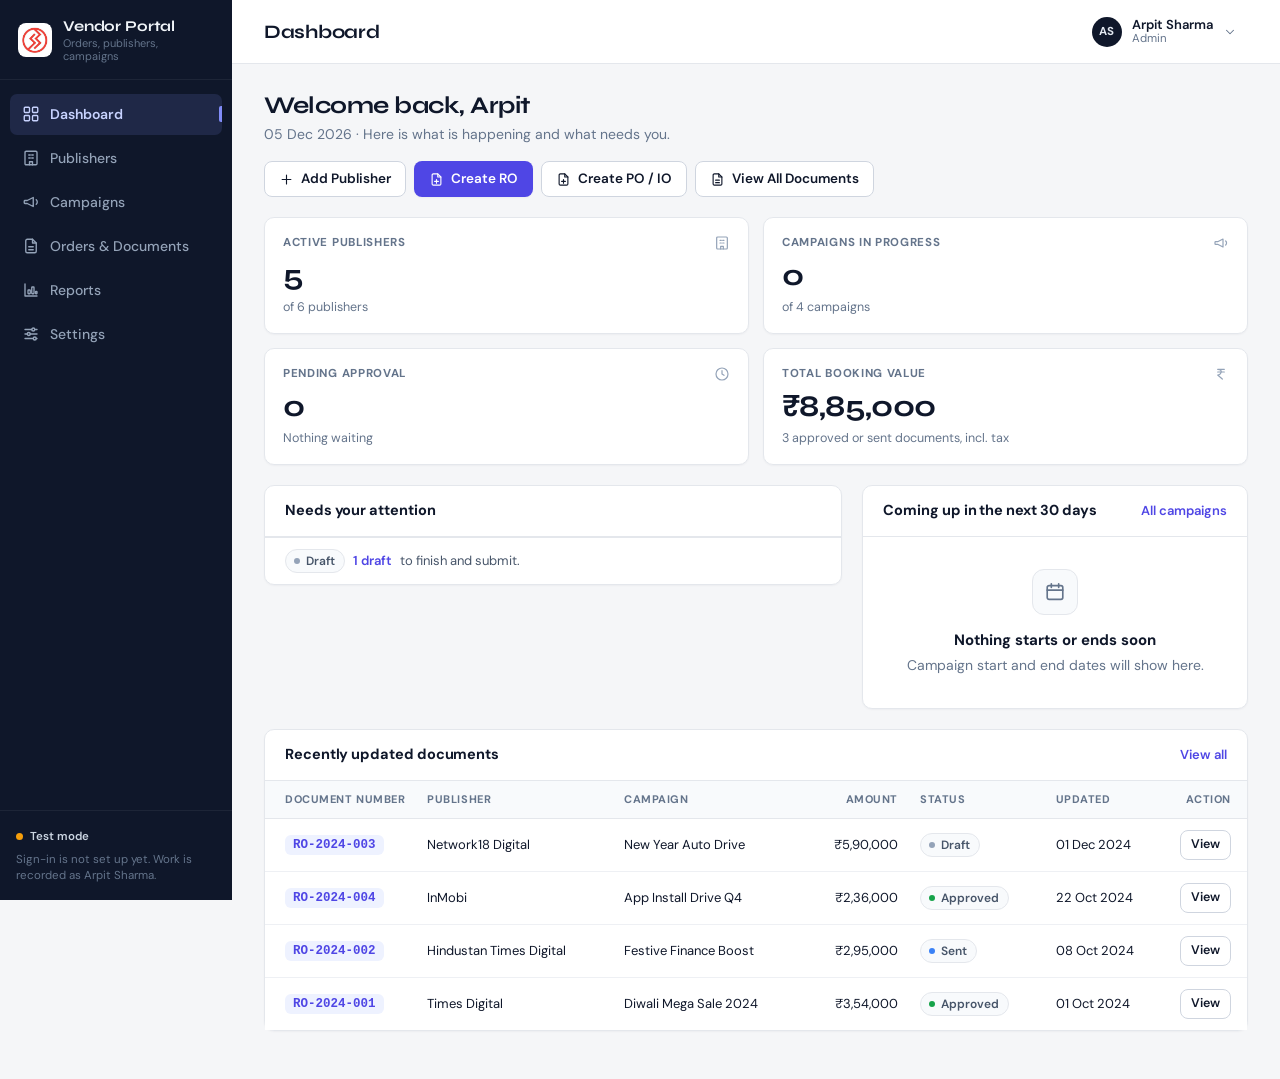
==== commit c470a0c7: "Rename Publisher Portal to Vendor Portal" ====
--- a/index.html
+++ b/index.html
@@ -3,7 +3,7 @@
 <head>
   <meta charset="UTF-8" />
   <meta name="viewport" content="width=device-width, initial-scale=1.0" />
-  <title>Publisher Portal</title>
+  <title>Vendor Portal</title>
   <link rel="preconnect" href="https://fonts.googleapis.com" />
   <link rel="preconnect" href="https://fonts.gstatic.com" crossorigin />
   <link href="https://fonts.googleapis.com/css2?family=Syne:wght@500;600;700;800&family=DM+Sans:ital,opsz,wght@0,9..40,300;0,9..40,400;0,9..40,500;0,9..40,600;0,9..40,700;1,9..40,400&display=swap" rel="stylesheet" />
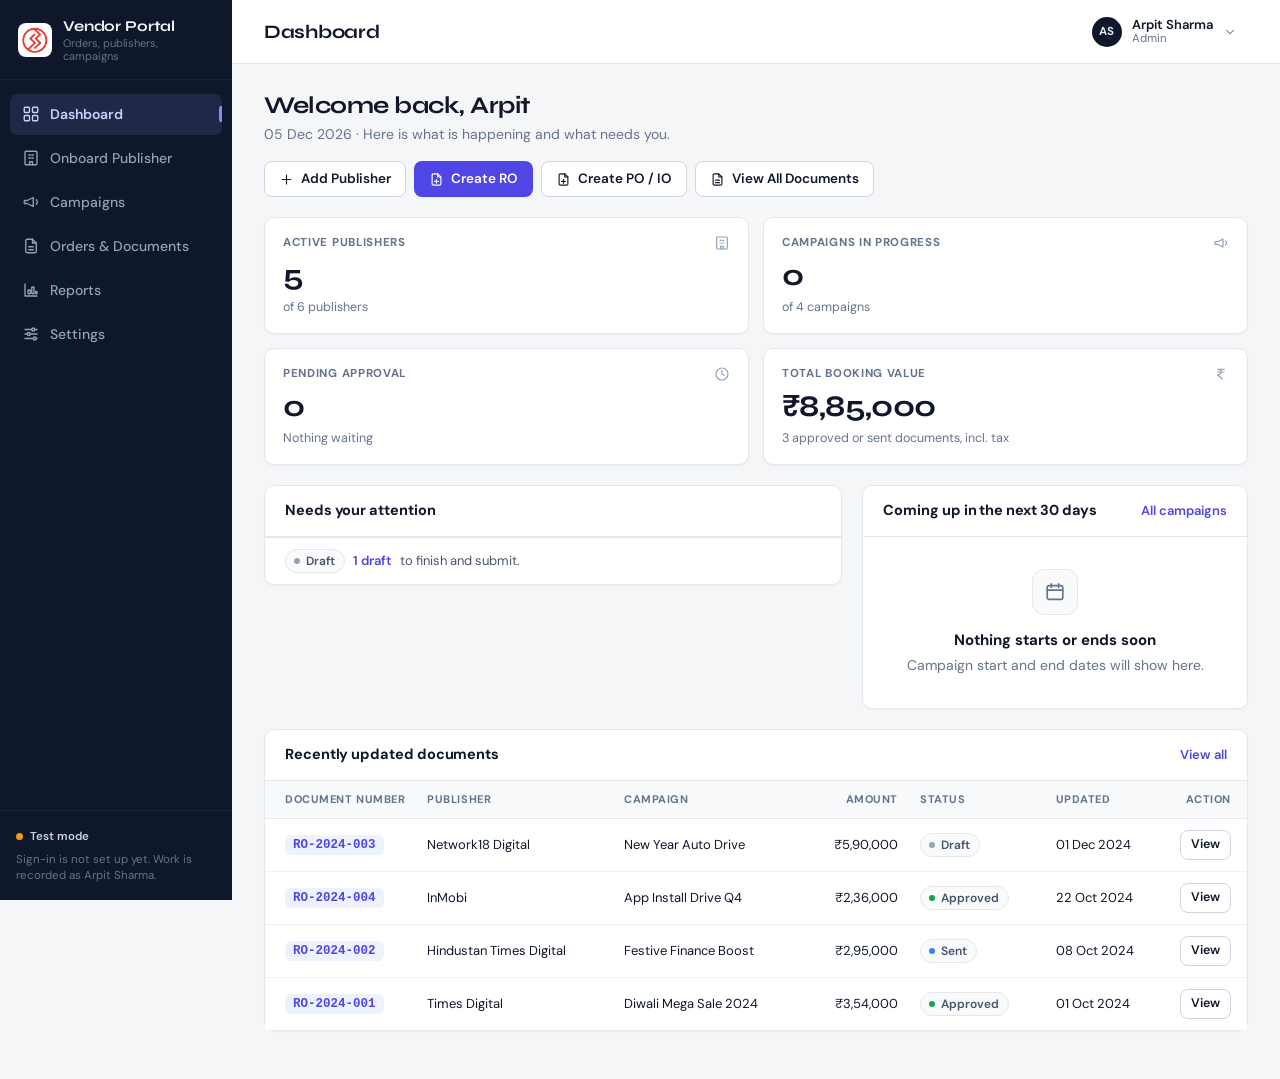
==== commit 86b7ad29: "Campaigns: client list with RO/PO/IO counts and a per-client documents page" ====
--- a/index.html
+++ b/index.html
@@ -82,6 +82,7 @@
   <script src="js/pages/OnboardPublisher.js"></script>
   <script src="js/pages/PublisherProfile.js"></script>
   <script src="js/pages/Campaigns.js"></script>
+  <script src="js/pages/Clients.js"></script>
   <script src="js/pages/Documents.js"></script>
   <script src="js/pages/CreateDocument.js"></script>
   <script src="js/pages/DocumentDetail.js"></script>
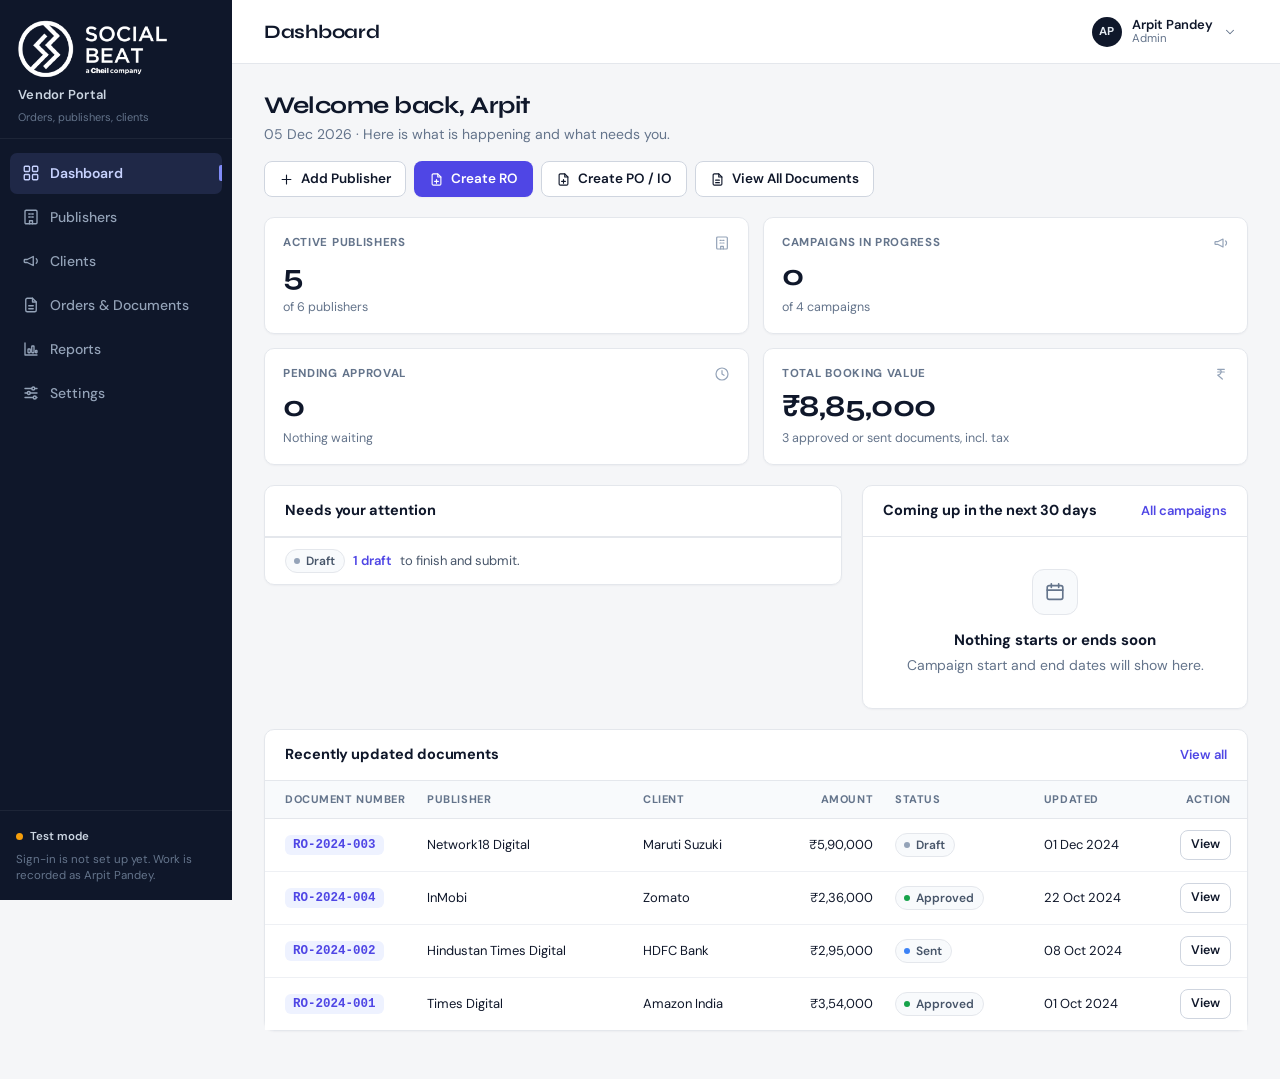
==== commit 0603e404: "Add Publisher: vendor name, address, city, pincode, state, GST number, optional MSME number with com" ====
--- a/index.html
+++ b/index.html
@@ -69,6 +69,7 @@
   <script src="js/components/ActivityLog.js"></script>
   <script src="js/components/PublisherPicker.js"></script>
   <script src="js/components/PublisherForm.js"></script>
+  <script src="js/components/PublisherAdd.js"></script>
   <script src="js/components/QuickAddPublisher.js"></script>
   <script src="js/components/DocumentPreview.js"></script>
   <script src="js/components/DocumentActions.js"></script>
--- a/css/styles.css
+++ b/css/styles.css
@@ -663,3 +663,19 @@
   .attn-row { flex-direction: column; align-items: flex-start; }
   .toolbar-row .toolbar-search { min-width: 100%; }
 }
+
+/* Deliverables: the calculated units, and the price recap on the Commercials step */
+.calc-result { display: flex; align-items: baseline; gap: 12px; flex-wrap: wrap; padding: 12px 16px; background: var(--accent-soft); border: 1px solid var(--accent-border); border-radius: var(--radius); color: #312e81; }
+.calc-result strong { font-family: var(--font-display); font-size: 22px; letter-spacing: -.01em; }
+.calc-result small { color: var(--text-3); font-size: 12.5px; margin-left: auto; }
+.price-line { display: flex; justify-content: space-between; align-items: flex-start; gap: 12px; flex-wrap: wrap; padding: 12px 16px; background: var(--surface-2); border: 1px solid var(--border); border-radius: var(--radius); }
+/* Social Beat logo in the sidebar and on the document preview */
+.sidebar-brand { flex-direction: column; align-items: flex-start; gap: 8px; padding: 18px 18px 14px; }
+.brand-logo { display: block; width: 150px; height: auto; }
+.sidebar-brand .brand-name { font-size: 13px; letter-spacing: .02em; color: #cbd5e1; font-family: var(--font); font-weight: 600; flex-direction: row; align-items: baseline; gap: 8px; flex-wrap: wrap; }
+.sidebar-brand .brand-name small { margin-top: 0; font-size: 11px; }
+.paper-logo { height: 46px; width: auto; max-width: 150px; object-fit: contain; }
+.paper-brand span { font-size: 13px; font-weight: 600; color: #475569; }
+/* Danger notice (blacklisted publisher) */
+.notice-danger { background: var(--danger-soft); border-color: var(--danger-border); color: var(--danger); }
+.menu-item.is-danger { font-weight: 600; }
